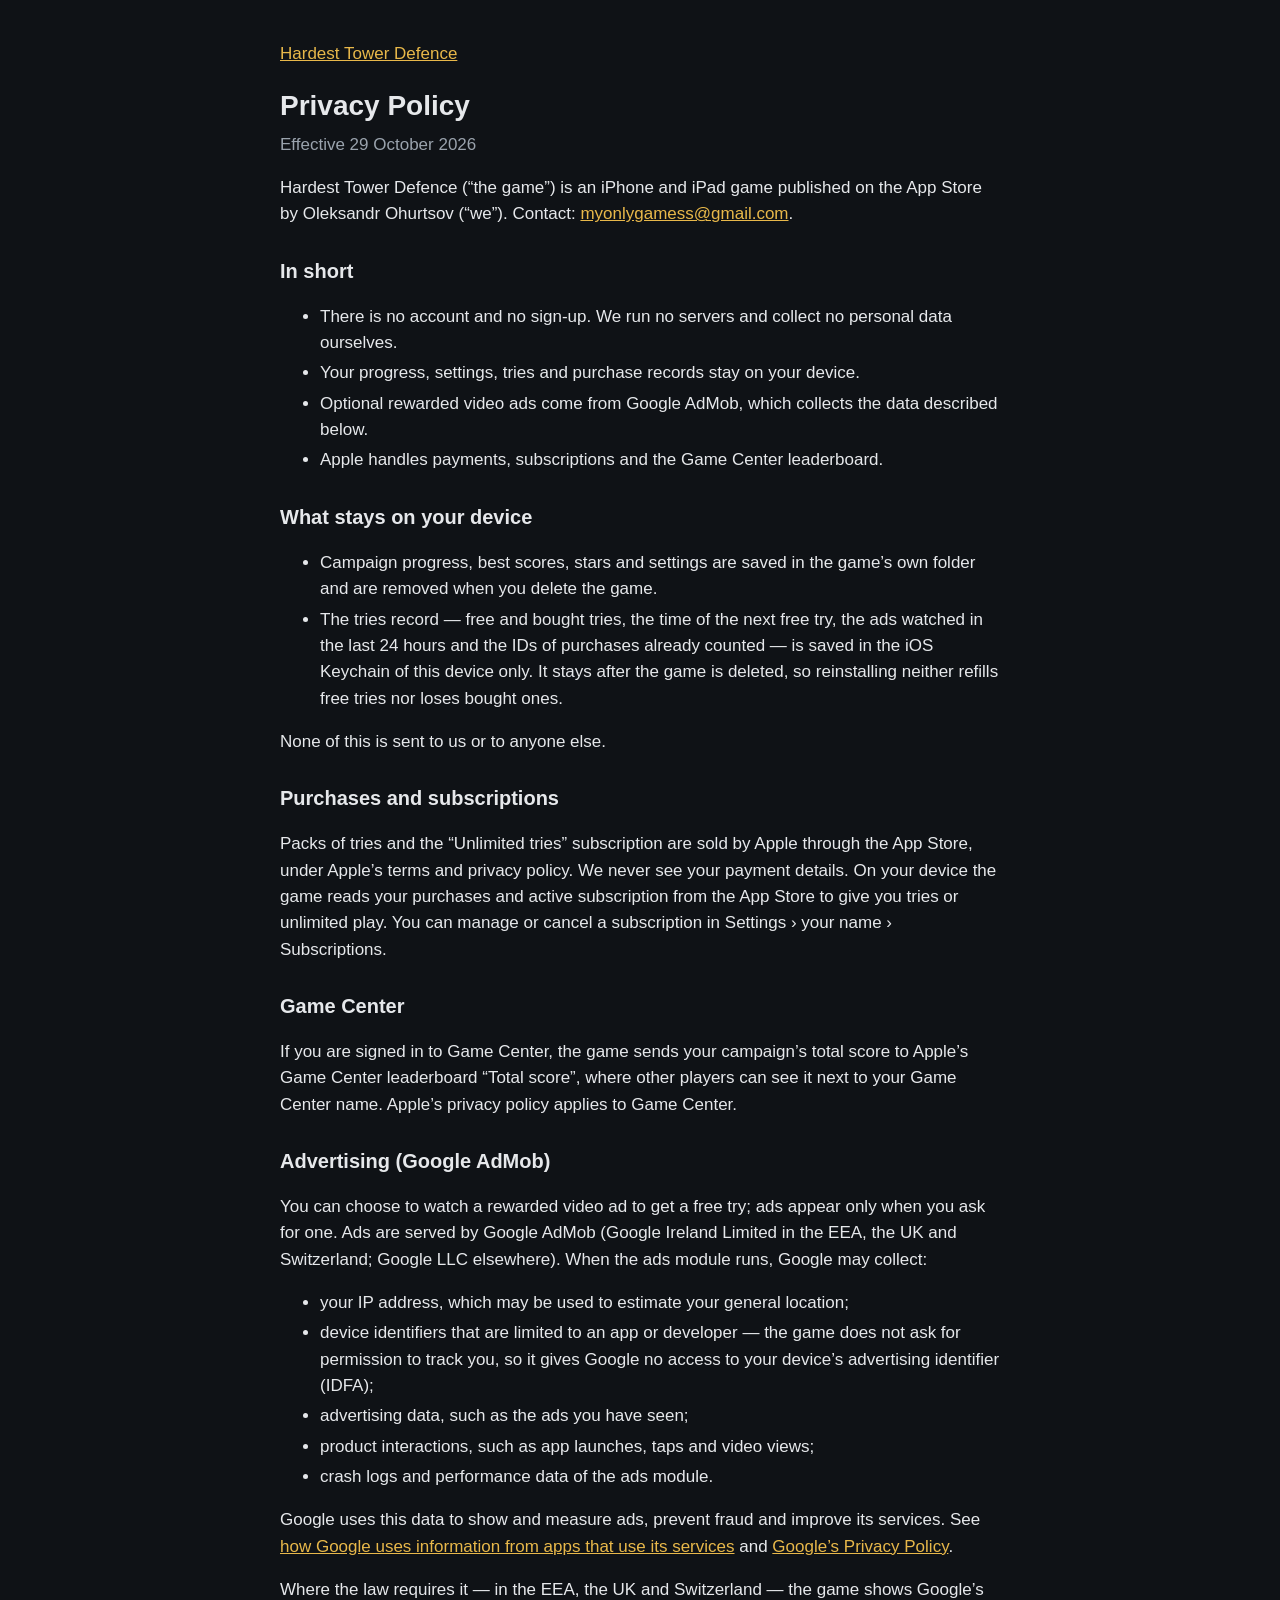
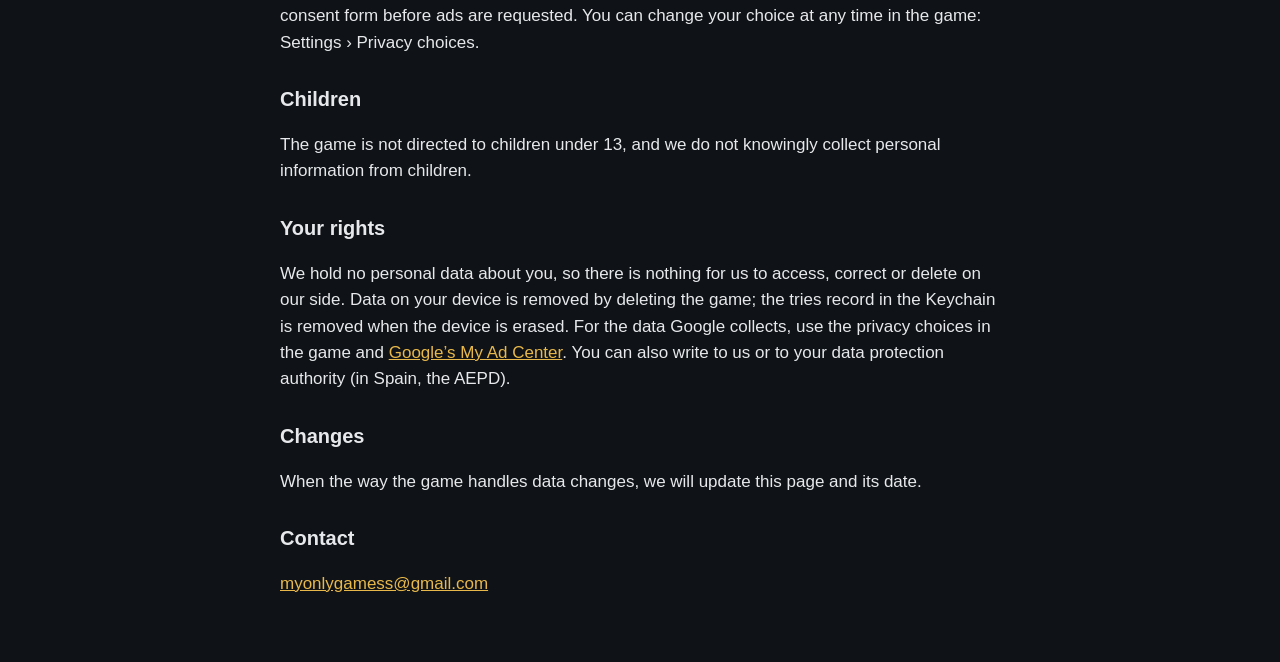
==== privacy.html @ 7c349f61 "Privacy policy and support pages for Hardest Tower Defence" ====
<!DOCTYPE html>
<html lang="en">
<head>
<meta charset="utf-8">
<meta name="viewport" content="width=device-width, initial-scale=1">
<title>Hardest Tower Defence — Privacy Policy</title>
<link rel="stylesheet" href="style.css">
</head>
<body>
<main>
<p><a href="./">Hardest Tower Defence</a></p>
<h1>Privacy Policy</h1>
<p class="date">Effective 29 October 2026</p>

<p>Hardest Tower Defence (“the game”) is an iPhone and iPad game published on the App Store by Oleksandr
Ohurtsov (“we”). Contact: <a href="mailto:myonlygamess@gmail.com">myonlygamess@gmail.com</a>.</p>

<h2>In short</h2>
<ul>
<li>There is no account and no sign-up. We run no servers and collect no personal data ourselves.</li>
<li>Your progress, settings, tries and purchase records stay on your device.</li>
<li>Optional rewarded video ads come from Google AdMob, which collects the data described below.</li>
<li>Apple handles payments, subscriptions and the Game Center leaderboard.</li>
</ul>

<h2>What stays on your device</h2>
<ul>
<li>Campaign progress, best scores, stars and settings are saved in the game’s own folder and are removed
when you delete the game.</li>
<li>The tries record — free and bought tries, the time of the next free try, the ads watched in the last
24 hours and the IDs of purchases already counted — is saved in the iOS Keychain of this device only. It
stays after the game is deleted, so reinstalling neither refills free tries nor loses bought ones.</li>
</ul>
<p>None of this is sent to us or to anyone else.</p>

<h2>Purchases and subscriptions</h2>
<p>Packs of tries and the “Unlimited tries” subscription are sold by Apple through the App Store, under
Apple’s terms and privacy policy. We never see your payment details. On your device the game reads your
purchases and active subscription from the App Store to give you tries or unlimited play. You can manage or
cancel a subscription in Settings › your name › Subscriptions.</p>

<h2>Game Center</h2>
<p>If you are signed in to Game Center, the game sends your campaign’s total score to Apple’s Game Center
leaderboard “Total score”, where other players can see it next to your Game Center name. Apple’s privacy
policy applies to Game Center.</p>

<h2>Advertising (Google AdMob)</h2>
<p>You can choose to watch a rewarded video ad to get a free try; ads appear only when you ask for one. Ads
are served by Google AdMob (Google Ireland Limited in the EEA, the UK and Switzerland; Google LLC
elsewhere). When the ads module runs, Google may collect:</p>
<ul>
<li>your IP address, which may be used to estimate your general location;</li>
<li>device identifiers that are limited to an app or developer — the game does not ask for permission to
track you, so it gives Google no access to your device’s advertising identifier (IDFA);</li>
<li>advertising data, such as the ads you have seen;</li>
<li>product interactions, such as app launches, taps and video views;</li>
<li>crash logs and performance data of the ads module.</li>
</ul>
<p>Google uses this data to show and measure ads, prevent fraud and improve its services. See
<a href="https://policies.google.com/technologies/partner-sites">how Google uses information from apps that
use its services</a> and <a href="https://policies.google.com/privacy">Google’s Privacy Policy</a>.</p>
<p>Where the law requires it — in the EEA, the UK and Switzerland — the game shows Google’s consent form
before ads are requested. You can change your choice at any time in the game: Settings › Privacy choices.</p>

<h2>Children</h2>
<p>The game is not directed to children under 13, and we do not knowingly collect personal information from
children.</p>

<h2>Your rights</h2>
<p>We hold no personal data about you, so there is nothing for us to access, correct or delete on our side.
Data on your device is removed by deleting the game; the tries record in the Keychain is removed when the
device is erased. For the data Google collects, use the privacy choices in the game and
<a href="https://myadcenter.google.com/">Google’s My Ad Center</a>. You can also write to us or to your data
protection authority (in Spain, the AEPD).</p>

<h2>Changes</h2>
<p>When the way the game handles data changes, we will update this page and its date.</p>

<h2>Contact</h2>
<p><a href="mailto:myonlygamess@gmail.com">myonlygamess@gmail.com</a></p>
</main>
</body>
</html>
---- style.css ----
body {
  margin: 0;
  background: #0f1216;
  color: #e6e8eb;
  font: 17px/1.55 -apple-system, BlinkMacSystemFont, "Segoe UI", Roboto, sans-serif;
}
main {
  max-width: 720px;
  margin: 0 auto;
  padding: 24px 20px 48px;
}
h1 { font-size: 28px; margin: 8px 0 4px; }
h2 { font-size: 20px; margin: 28px 0 8px; }
a { color: #e8b84a; }
.date { color: #9aa3ad; margin-top: 0; }
li { margin: 4px 0; }
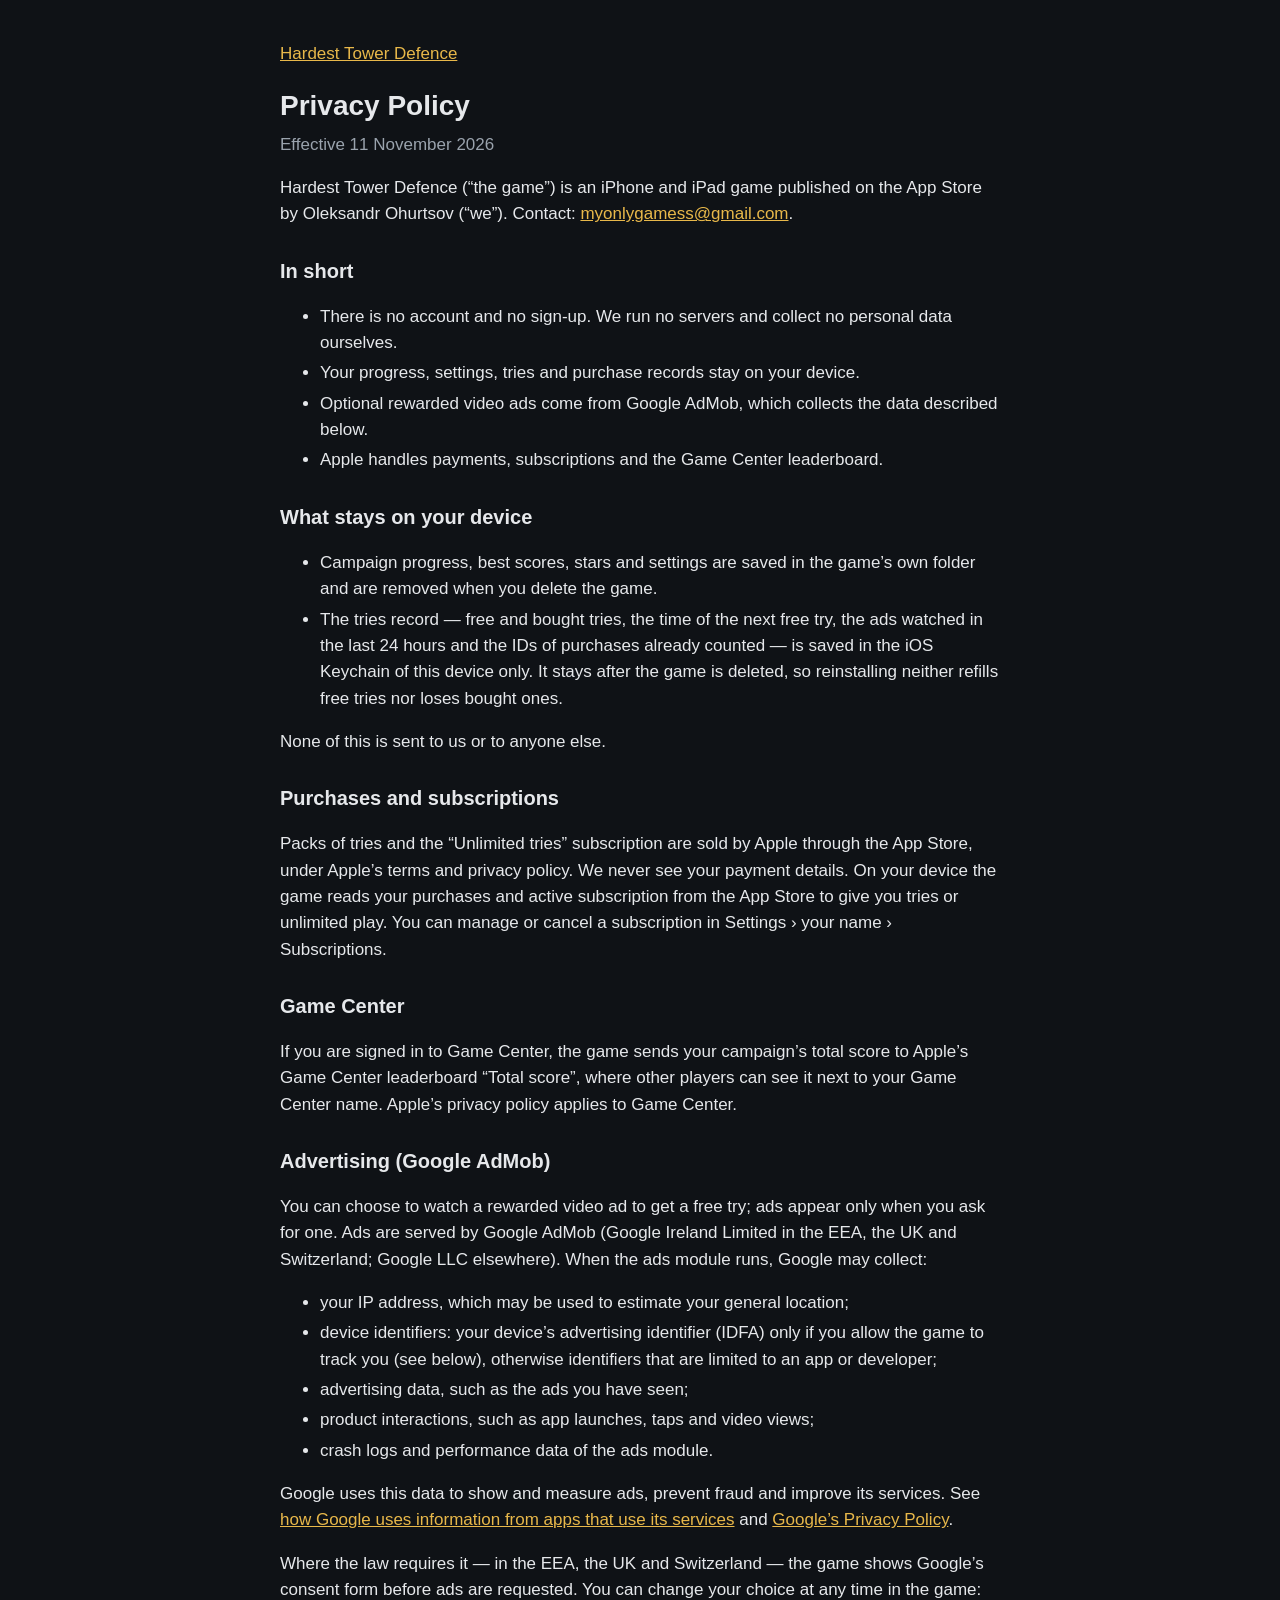
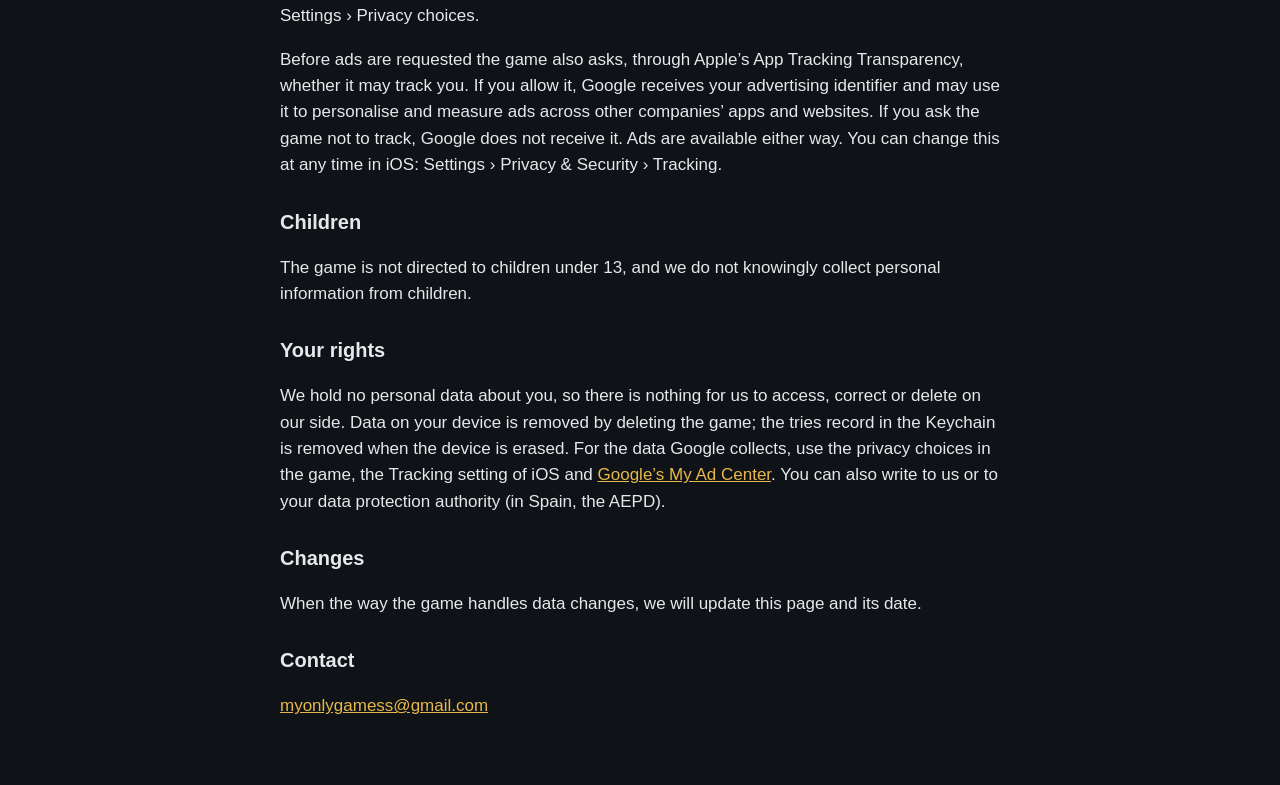
==== commit e7a928bf: "Privacy policy: Apple's question to track (App Tracking Transparency) and the advertising identifier" ====
--- a/privacy.html
+++ b/privacy.html
@@ -10,7 +10,7 @@
 <main>
 <p><a href="./">Hardest Tower Defence</a></p>
 <h1>Privacy Policy</h1>
-<p class="date">Effective 29 October 2026</p>
+<p class="date">Effective 11 November 2026</p>
 
 <p>Hardest Tower Defence (“the game”) is an iPhone and iPad game published on the App Store by Oleksandr
 Ohurtsov (“we”). Contact: <a href="mailto:myonlygamess@gmail.com">myonlygamess@gmail.com</a>.</p>
@@ -50,8 +50,8 @@
 elsewhere). When the ads module runs, Google may collect:</p>
 <ul>
 <li>your IP address, which may be used to estimate your general location;</li>
-<li>device identifiers that are limited to an app or developer — the game does not ask for permission to
-track you, so it gives Google no access to your device’s advertising identifier (IDFA);</li>
+<li>device identifiers: your device’s advertising identifier (IDFA) only if you allow the game to track you
+(see below), otherwise identifiers that are limited to an app or developer;</li>
 <li>advertising data, such as the ads you have seen;</li>
 <li>product interactions, such as app launches, taps and video views;</li>
 <li>crash logs and performance data of the ads module.</li>
@@ -61,6 +61,11 @@
 use its services</a> and <a href="https://policies.google.com/privacy">Google’s Privacy Policy</a>.</p>
 <p>Where the law requires it — in the EEA, the UK and Switzerland — the game shows Google’s consent form
 before ads are requested. You can change your choice at any time in the game: Settings › Privacy choices.</p>
+<p>Before ads are requested the game also asks, through Apple’s App Tracking Transparency, whether it may track
+you. If you allow it, Google receives your advertising identifier and may use it to personalise and measure ads
+across other companies’ apps and websites. If you ask the game not to track, Google does not receive it. Ads
+are available either way. You can change this at any time in iOS: Settings › Privacy &amp; Security ›
+Tracking.</p>
 
 <h2>Children</h2>
 <p>The game is not directed to children under 13, and we do not knowingly collect personal information from
@@ -69,8 +74,8 @@
 <h2>Your rights</h2>
 <p>We hold no personal data about you, so there is nothing for us to access, correct or delete on our side.
 Data on your device is removed by deleting the game; the tries record in the Keychain is removed when the
-device is erased. For the data Google collects, use the privacy choices in the game and
-<a href="https://myadcenter.google.com/">Google’s My Ad Center</a>. You can also write to us or to your data
+device is erased. For the data Google collects, use the privacy choices in the game, the Tracking setting of
+iOS and <a href="https://myadcenter.google.com/">Google’s My Ad Center</a>. You can also write to us or to your data
 protection authority (in Spain, the AEPD).</p>
 
 <h2>Changes</h2>
